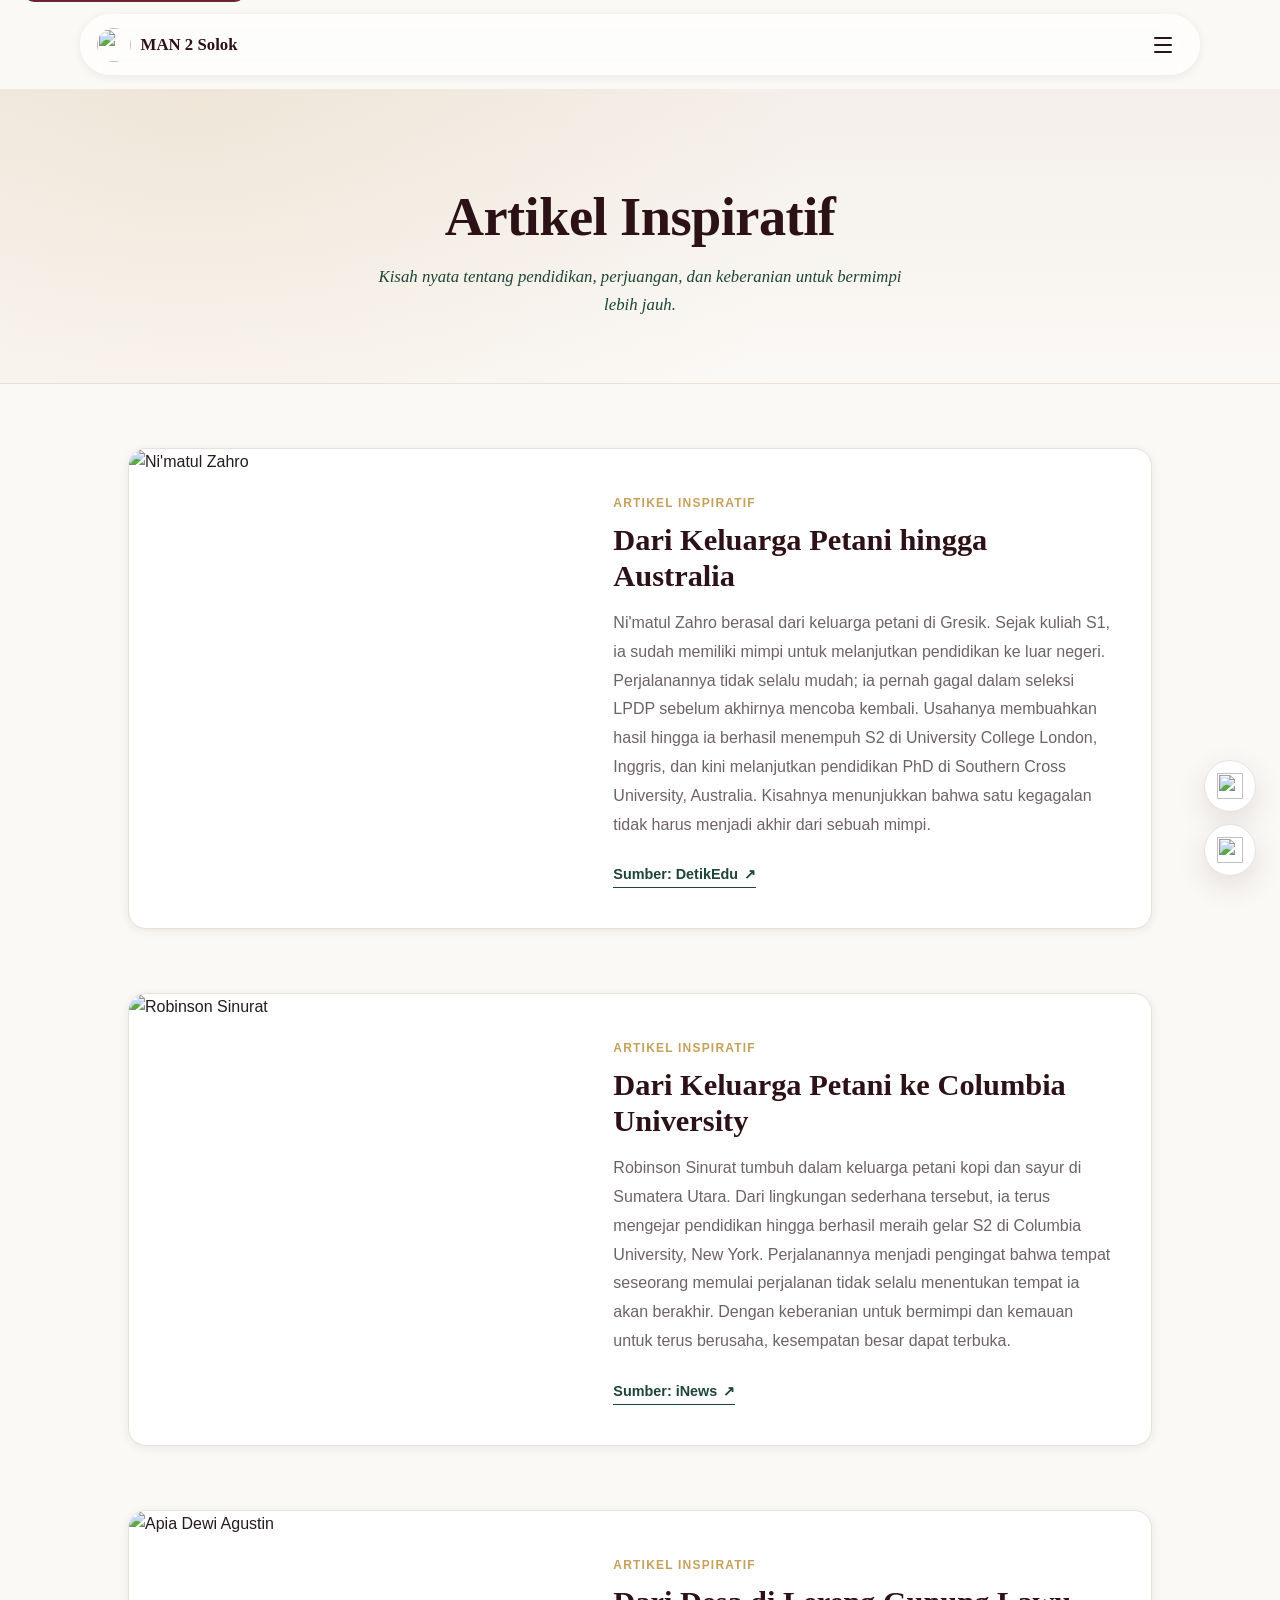
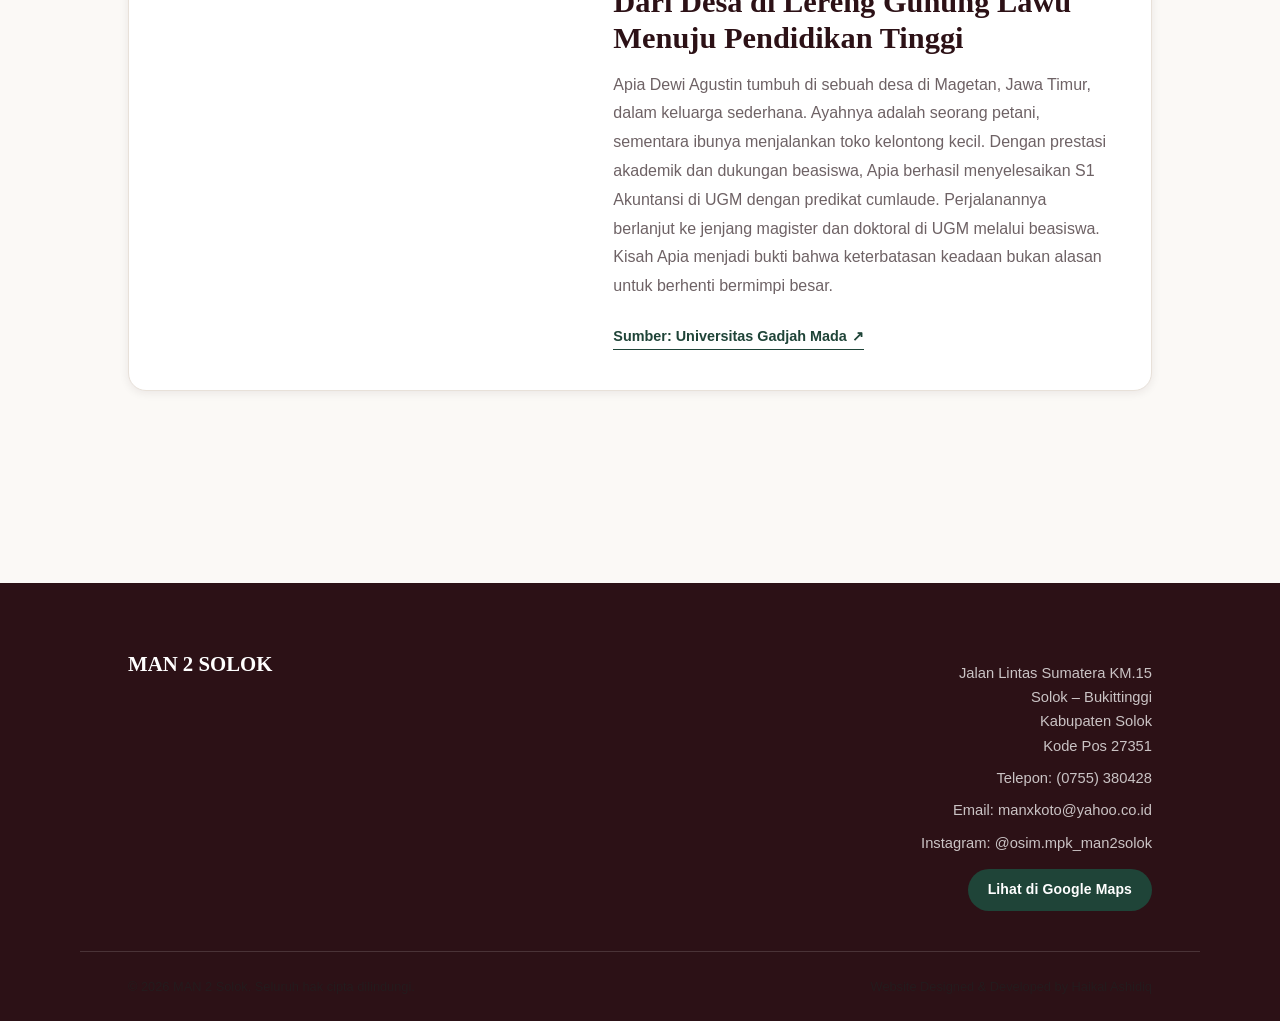
==== artikel.html @ d17313c2 "Add files via upload" ====
<!DOCTYPE html>
<html lang="id">
<head>
  <meta charset="UTF-8">
  <meta name="viewport" content="width=device-width, initial-scale=1.0">
  <title>Artikel Inspiratif | MAN 2 Solok</title>
  <meta name="description" content="Kisah nyata pendidikan dan perjuangan: Ni'matul Zahro, Robinson Sinurat, dan Apia Dewi Agustin — Artikel Inspiratif MAN 2 Solok.">
  <link rel="stylesheet" href="style.css">
</head>
<body>

  <!-- Skip link untuk aksesibilitas -->
  <a href="#konten-utama" class="skip-link">Lewati ke konten utama</a>

  <!-- ===================== LOADING SCREEN ===================== -->
  <div class="loading-screen" id="loading-screen" role="status" aria-live="polite">
    <div class="loading-content">
      <p class="loading-line loading-welcome">Welcome to MAN 2 Solok</p>
      <p class="loading-line loading-caption">Animasi Loading yang Premium</p>
      <p class="loading-line loading-credit">Project by Haikal Ashidiq</p>
    </div>
  </div>

  <!-- ===================== HEADER / NAVIGASI ===================== -->
  <header class="site-header" id="site-header">
    <div class="header-inner">
      <a href="index.html" class="brand">
        <img src="assets/logo.png" alt="" class="brand-logo">
        <span class="brand-name">MAN 2 Solok</span>
      </a>

      <button type="button" class="menu-toggle" id="menu-toggle" aria-controls="fullscreen-menu" aria-expanded="false">
        <span class="menu-toggle-bar"></span>
        <span class="menu-toggle-bar"></span>
        <span class="menu-toggle-bar"></span>
        <span class="sr-only">Buka menu navigasi</span>
      </button>
    </div>
  </header>

  <!-- ===================== FULLSCREEN MENU OVERLAY ===================== -->
  <nav class="fullscreen-menu" id="fullscreen-menu" aria-hidden="true" aria-label="Menu utama">
    <ul class="fullscreen-menu-list">
      <li><a href="index.html" class="fullscreen-menu-link">Beranda</a></li>
      <li><a href="profil.html" class="fullscreen-menu-link">Profil Sekolah</a></li>
      <li><a href="jurusan.html" class="fullscreen-menu-link">Jurusan</a></li>
      <li><a href="fasilitas.html" class="fullscreen-menu-link">Fasilitas</a></li>
      <li><a href="dokumentasi.html" class="fullscreen-menu-link">Dokumentasi</a></li>
      <li><a href="artikel.html" class="fullscreen-menu-link" aria-current="page">Artikel Inspiratif</a></li>
      <li><a href="kontak.html" class="fullscreen-menu-link">Kontak</a></li>
    </ul>
  </nav>

  <main id="konten-utama">

    <!-- ===================== ARTIKEL HERO ===================== -->
    <section class="page-hero" id="page-hero">
      <h1 class="page-hero-title">Artikel Inspiratif</h1>
      <p class="page-hero-tagline">Kisah nyata tentang pendidikan, perjuangan, dan keberanian untuk bermimpi lebih jauh.</p>
    </section>

    <!-- ===================== DAFTAR ARTIKEL ===================== -->
    <section class="content-section artikel-list-section" id="daftar-artikel" aria-label="Artikel Inspiratif">

      <article class="artikel-card">
        <figure class="artikel-photo">
          <img src="assets/artikel-1.webp" alt="Ni'matul Zahro" width="1200" height="800">
        </figure>
        <div class="artikel-body">
          <span class="artikel-label">Artikel Inspiratif</span>
          <h2 class="artikel-title">Dari Keluarga Petani hingga Australia</h2>
          <p class="artikel-text">Ni'matul Zahro berasal dari keluarga petani di Gresik. Sejak kuliah S1, ia sudah memiliki mimpi untuk melanjutkan pendidikan ke luar negeri. Perjalanannya tidak selalu mudah; ia pernah gagal dalam seleksi LPDP sebelum akhirnya mencoba kembali. Usahanya membuahkan hasil hingga ia berhasil menempuh S2 di University College London, Inggris, dan kini melanjutkan pendidikan PhD di Southern Cross University, Australia. Kisahnya menunjukkan bahwa satu kegagalan tidak harus menjadi akhir dari sebuah mimpi.</p>
          <a href="https://www.detik.com/edu/edutainment/d-8565713/kisah-nimatul-zahro-anak-petani-yang-pernah-gagal-lpdp-kini-kuliah-s3-di-aussie" class="artikel-source" target="_blank" rel="noopener noreferrer">Sumber: DetikEdu</a>
        </div>
      </article>

      <article class="artikel-card">
        <figure class="artikel-photo">
          <img src="assets/artikel-2.webp" alt="Robinson Sinurat" width="1200" height="800">
        </figure>
        <div class="artikel-body">
          <span class="artikel-label">Artikel Inspiratif</span>
          <h2 class="artikel-title">Dari Keluarga Petani ke Columbia University</h2>
          <p class="artikel-text">Robinson Sinurat tumbuh dalam keluarga petani kopi dan sayur di Sumatera Utara. Dari lingkungan sederhana tersebut, ia terus mengejar pendidikan hingga berhasil meraih gelar S2 di Columbia University, New York. Perjalanannya menjadi pengingat bahwa tempat seseorang memulai perjalanan tidak selalu menentukan tempat ia akan berakhir. Dengan keberanian untuk bermimpi dan kemauan untuk terus berusaha, kesempatan besar dapat terbuka.</p>
          <a href="https://www.inews.id/news/internasional/kisah-perjuangan-anak-petani-indonesia-lulusan-s2-kampus-ternama-di-as" class="artikel-source" target="_blank" rel="noopener noreferrer">Sumber: iNews</a>
        </div>
      </article>

      <article class="artikel-card">
        <figure class="artikel-photo">
          <img src="assets/artikel-3.webp" alt="Apia Dewi Agustin" width="1200" height="800">
        </figure>
        <div class="artikel-body">
          <span class="artikel-label">Artikel Inspiratif</span>
          <h2 class="artikel-title">Dari Desa di Lereng Gunung Lawu Menuju Pendidikan Tinggi</h2>
          <p class="artikel-text">Apia Dewi Agustin tumbuh di sebuah desa di Magetan, Jawa Timur, dalam keluarga sederhana. Ayahnya adalah seorang petani, sementara ibunya menjalankan toko kelontong kecil. Dengan prestasi akademik dan dukungan beasiswa, Apia berhasil menyelesaikan S1 Akuntansi di UGM dengan predikat cumlaude. Perjalanannya berlanjut ke jenjang magister dan doktoral di UGM melalui beasiswa. Kisah Apia menjadi bukti bahwa keterbatasan keadaan bukan alasan untuk berhenti bermimpi besar.</p>
          <a href="https://ugm.ac.id/id/berita/kisah-apia-anak-petani-gunung-lawu-peroleh-beasiswa-s1-s3-di-ugm/" class="artikel-source" target="_blank" rel="noopener noreferrer">Sumber: Universitas Gadjah Mada</a>
        </div>
      </article>

    </section>

  </main>

  <!-- ===================== FOOTER ===================== -->
  <footer class="site-footer" id="site-footer">
    <div class="footer-inner">
      <div class="footer-brand">
        <span class="footer-name">MAN 2 SOLOK</span>
      </div>

      <div class="footer-contact">
        <p class="footer-address">Jalan Lintas Sumatera KM.15<br>Solok – Bukittinggi<br>Kabupaten Solok<br>Kode Pos 27351</p>
        <p class="footer-phone">Telepon: (0755) 380428</p>
        <p class="footer-email">Email: manxkoto@yahoo.co.id</p>
        <p class="footer-instagram">Instagram: @osim.mpk_man2solok</p>
        <a href="https://maps.app.goo.gl/M13Mp1UhVVEgHStXA" class="btn btn-card footer-map-btn" target="_blank" rel="noopener noreferrer">Lihat di Google Maps</a>
      </div>
    </div>

    <div class="footer-bottom">
      <p class="footer-copyright">&copy; 2026 MAN 2 Solok. Seluruh hak cipta dilindungi.</p>
      <p class="footer-credit">Website Designed &amp; Developed by Haikal Ashidiq</p>
    </div>
  </footer>

  <!-- ===================== FLOATING ACTION BUTTONS ===================== -->
  <div class="floating-actions" id="floating-actions">
    <a href="https://instagram.com/osim.mpk_man2solok" class="floating-btn floating-btn-instagram" aria-label="Instagram MAN 2 Solok" target="_blank" rel="noopener noreferrer">
      <img src="assets/instagram.png" alt="" class="floating-icon">
    </a>
    <a href="https://wa.me/6282288005933" class="floating-btn floating-btn-whatsapp" aria-label="Hubungi kami via WhatsApp" target="_blank" rel="noopener noreferrer">
      <img src="assets/whatsapp.png" alt="" class="floating-icon">
    </a>
  </div>

  <script src="script.js" defer></script>
</body>
</html>
---- style.css ----
/* ==========================================================================
   MAN 2 SOLOK — MASTER STYLESHEET
   Motto: "Menginspirasi dengan Akhlak, Berkarya untuk Dunia"
   Built only from selectors that actually exist in the 7 approved HTML pages.
   Sections:
   1 Reset/base  2 Root variables  3 Typography  4 Global layout  5 Links
   6 Buttons  7 Utilities  8 Loading screen  9 Header  10 Navigation
   11 Hero  12 Shared sections  13 Cards  14 Index/Beranda  15 Profil
   16 Jurusan  17 Fasilitas  18 Dokumentasi  19 Artikel  20 Kontak
   21 Footer  22 Floating buttons  23 Animations  24 Accessibility
   25 Responsive breakpoints
   ========================================================================== */

/* ---------- 1. RESET / BASE ---------- */
*, *::before, *::after { box-sizing: border-box; }
html { scroll-behavior: smooth; -webkit-text-size-adjust: 100%; }
body, h1, h2, h3, p, ul, ol, figure, blockquote, address { margin: 0; }
ul, ol { padding: 0; list-style: none; }
img { max-width: 100%; height: auto; display: block; }
a { color: inherit; text-decoration: none; }
button { font: inherit; color: inherit; background: none; border: 0; cursor: pointer; }

/* ---------- 2. ROOT VARIABLES ---------- */
:root {
  /* palette — maroon authoritative, forest green academic, soft gold accent, white dominant */
  --color-maroon: #6E2430;
  --color-maroon-dark: #4E1922;
  --color-maroon-ink: #2C1116;
  --color-forest: #1F4438;
  --color-forest-dark: #163229;
  --color-gold: #C6A15B;
  --color-gold-soft: #EFE3C8;
  --color-white: #FFFFFF;
  --color-bg: #FBF9F6;
  --color-bg-alt: #F4EFE9;
  --color-text: #241B1D;
  --color-text-muted: #6E6265;
  --color-border: #E8E1D9;
  --color-glass-bg: rgba(255, 255, 255, 0.7);
  --color-glass-border: rgba(255, 255, 255, 0.45);
  --color-overlay: rgba(30, 15, 18, 0.55);

  /* type */
  --font-display: 'Iowan Old Style', 'Palatino Linotype', Palatino, Georgia, 'Times New Roman', serif;
  --font-body: -apple-system, BlinkMacSystemFont, 'Segoe UI', Roboto, 'Helvetica Neue', Arial, sans-serif;

  /* spacing */
  --space-xs: 0.5rem;
  --space-sm: 0.875rem;
  --space-md: 1.5rem;
  --space-lg: 2.5rem;
  --space-xl: 4rem;
  --space-2xl: 6rem;

  /* shape */
  --radius-sm: 10px;
  --radius-md: 18px;
  --radius-lg: 28px;
  --radius-pill: 999px;

  /* elevation */
  --shadow-sm: 0 2px 10px rgba(44, 17, 22, 0.08);
  --shadow-md: 0 10px 30px rgba(44, 17, 22, 0.12);
  --shadow-lg: 0 20px 50px rgba(44, 17, 22, 0.16);

  /* motion */
  --transition-base: 220ms cubic-bezier(0.4, 0, 0.2, 1);
  --transition-slow: 480ms cubic-bezier(0.16, 1, 0.3, 1);

  /* layout */
  --content-width: 1120px;
  --content-padding: 1.25rem;
}

@media (min-width: 640px) { :root { --content-padding: 2rem; } }
@media (min-width: 1024px) { :root { --content-padding: 3rem; } }

/* ---------- 3. TYPOGRAPHY ---------- */
body {
  font-family: var(--font-body);
  font-size: 1rem;
  line-height: 1.65;
  color: var(--color-text);
  background: var(--color-bg);
  -webkit-font-smoothing: antialiased;
}

h1, h2, h3 { font-family: var(--font-display); font-weight: 600; line-height: 1.18; color: var(--color-maroon-ink); }
h1 { font-size: clamp(2.1rem, 6vw, 3.4rem); letter-spacing: -0.01em; }
h2 { font-size: clamp(1.5rem, 4vw, 2.15rem); }
h3 { font-size: clamp(1.1rem, 2.5vw, 1.35rem); }
p { color: var(--color-text); }

.section-heading {
  position: relative;
  margin-bottom: var(--space-lg);
  padding-bottom: var(--space-sm);
}
.section-heading::after {
  content: "";
  position: absolute;
  left: 0; bottom: 0;
  width: 48px; height: 3px;
  background: var(--color-gold);
  border-radius: var(--radius-pill);
}

/* ---------- 4. GLOBAL LAYOUT ---------- */
main { display: block; overflow-x: clip; }
.content-section {
  max-width: var(--content-width);
  margin: 0 auto;
  padding: var(--space-2xl) var(--content-padding);
}
.page-hero + .content-section { padding-top: var(--space-xl); }

/* ---------- 5. LINKS ---------- */
a:hover { color: var(--color-maroon); }
a:focus-visible,
button:focus-visible {
  outline: 2px solid var(--color-gold);
  outline-offset: 3px;
  border-radius: var(--radius-sm);
}

/* ---------- 6. BUTTONS ---------- */
.btn {
  display: inline-flex;
  align-items: center;
  gap: 0.5rem;
  padding: 0.85rem 1.75rem;
  border-radius: var(--radius-pill);
  font-family: var(--font-body);
  font-weight: 600;
  font-size: 0.95rem;
  letter-spacing: 0.01em;
  transition: transform var(--transition-base), box-shadow var(--transition-base), background var(--transition-base), color var(--transition-base);
  white-space: nowrap;
}
.btn-primary {
  background: var(--color-maroon);
  color: var(--color-white);
  box-shadow: var(--shadow-sm);
}
.btn-primary:hover { background: var(--color-maroon-dark); transform: translateY(-2px); box-shadow: var(--shadow-md); color: var(--color-white); }
.btn-secondary {
  background: transparent;
  color: var(--color-maroon);
  border: 1.5px solid var(--color-maroon);
}
.btn-secondary:hover { background: var(--color-maroon); color: var(--color-white); transform: translateY(-2px); }
.btn-card {
  padding: 0.6rem 1.25rem;
  font-size: 0.875rem;
  background: var(--color-forest);
  color: var(--color-white);
}
.btn-card:hover { background: var(--color-forest-dark); color: var(--color-white); transform: translateY(-1px); }

/* ---------- 7. UTILITIES ---------- */
.sr-only {
  position: absolute;
  width: 1px; height: 1px;
  padding: 0; margin: -1px;
  overflow: hidden;
  clip: rect(0, 0, 0, 0);
  white-space: nowrap;
  border: 0;
}
.skip-link {
  position: fixed;
  top: -3rem; left: var(--space-md);
  z-index: 1000;
  background: var(--color-maroon);
  color: var(--color-white);
  padding: 0.75rem 1.25rem;
  border-radius: var(--radius-sm);
  font-weight: 600;
  transition: top var(--transition-base);
}
.skip-link:focus { top: var(--space-md); color: var(--color-white); }

/* ---------- 8. LOADING SCREEN ---------- */
.loading-screen {
  position: fixed;
  inset: 0;
  z-index: 999;
  display: flex;
  align-items: center;
  justify-content: center;
  text-align: center;
  padding: var(--space-md);
  background:
    radial-gradient(circle at 30% 20%, rgba(198, 161, 91, 0.18), transparent 55%),
    linear-gradient(160deg, var(--color-maroon-ink) 0%, var(--color-maroon-dark) 48%, var(--color-forest-dark) 100%);
  animation: loading-screen-exit 700ms ease forwards;
  animation-delay: 5s;
}
.loading-content { max-width: 24rem; }
.loading-line {
  font-family: var(--font-display);
  color: var(--color-white);
  opacity: 0;
  transform: translateY(14px);
  animation: loading-line-in 700ms ease forwards;
}
.loading-welcome { font-size: clamp(1.4rem, 5vw, 1.9rem); font-weight: 600; animation-delay: 200ms; }
.loading-caption { margin-top: var(--space-xs); font-size: 0.95rem; color: var(--color-gold-soft); font-family: var(--font-body); letter-spacing: 0.03em; animation-delay: 550ms; }
.loading-credit { margin-top: var(--space-lg); font-size: 0.75rem; color: rgba(255,255,255,0.55); font-family: var(--font-body); text-transform: uppercase; letter-spacing: 0.12em; animation-delay: 900ms; }

/* ---------- 9. HEADER ---------- */
.site-header {
  position: sticky;
  top: 0;
  z-index: 500;
  padding: var(--space-sm) var(--content-padding);
}
.header-inner {
  max-width: var(--content-width);
  margin: 0 auto;
  display: flex;
  align-items: center;
  justify-content: space-between;
  padding: 0.6rem 1rem;
  background: var(--color-glass-bg);
  border: 1px solid var(--color-glass-border);
  border-radius: var(--radius-pill);
  box-shadow: var(--shadow-sm);
  backdrop-filter: blur(16px);
  -webkit-backdrop-filter: blur(16px);
}
.brand { display: flex; align-items: center; gap: 0.6rem; }
.brand-logo { width: 34px; height: 34px; border-radius: 50%; object-fit: cover; }
.brand-name { font-family: var(--font-display); font-weight: 600; font-size: 1.05rem; color: var(--color-maroon-ink); }

/* ---------- 10. NAVIGATION (menu toggle + fullscreen overlay) ---------- */
.menu-toggle {
  position: relative;
  width: 40px; height: 40px;
  display: flex;
  flex-direction: column;
  align-items: center;
  justify-content: center;
  gap: 5px;
  border-radius: 50%;
  transition: background var(--transition-base);
}
.menu-toggle:hover { background: rgba(110, 36, 48, 0.08); }
.menu-toggle-bar {
  width: 18px; height: 2px;
  background: var(--color-maroon-ink);
  border-radius: var(--radius-pill);
  transition: transform var(--transition-base), opacity var(--transition-base);
}
.menu-toggle[aria-expanded="true"] .menu-toggle-bar:nth-child(1) { transform: translateY(7px) rotate(45deg); }
.menu-toggle[aria-expanded="true"] .menu-toggle-bar:nth-child(2) { opacity: 0; }
.menu-toggle[aria-expanded="true"] .menu-toggle-bar:nth-child(3) { transform: translateY(-7px) rotate(-45deg); }

.fullscreen-menu {
  position: fixed;
  inset: 0;
  z-index: 900;
  display: flex;
  align-items: center;
  justify-content: center;
  background: linear-gradient(165deg, var(--color-maroon-ink) 0%, var(--color-maroon-dark) 55%, var(--color-forest-dark) 100%);
  opacity: 0;
  visibility: hidden;
  pointer-events: none;
  transform: scale(0.98);
  transition: opacity var(--transition-slow), transform var(--transition-slow), visibility var(--transition-slow);
}
.fullscreen-menu[aria-hidden="false"] {
  opacity: 1;
  visibility: visible;
  pointer-events: auto;
  transform: scale(1);
}
.fullscreen-menu-list { text-align: center; }
.fullscreen-menu-list li + li { margin-top: var(--space-sm); }
.fullscreen-menu-link {
  display: inline-block;
  font-family: var(--font-display);
  font-size: clamp(1.5rem, 6vw, 2.25rem);
  color: var(--color-white);
  padding: 0.15em 0.3em;
  transition: color var(--transition-base), opacity var(--transition-base);
  opacity: 0.85;
}
.fullscreen-menu-link:hover,
.fullscreen-menu-link:focus-visible { color: var(--color-gold); opacity: 1; }
.fullscreen-menu-link[aria-current="page"] {
  color: var(--color-gold);
  opacity: 1;
  text-decoration: underline;
  text-decoration-color: var(--color-gold);
  text-underline-offset: 0.3em;
}

/* ---------- 11. HERO ---------- */
.hero {
  position: relative;
  min-height: 78vh;
  display: flex;
  align-items: flex-end;
  overflow: hidden;
}
.hero-media { position: absolute; inset: 0; z-index: -1; }
.hero-image { width: 100%; height: 100%; object-fit: cover; }
.hero-overlay {
  position: absolute; inset: 0;
  background: linear-gradient(180deg, rgba(30,15,18,0.25) 0%, rgba(30,15,18,0.75) 100%);
}
.hero-content { color: var(--color-white); padding: var(--space-xl) var(--content-padding) var(--space-2xl); max-width: 42rem; }
.hero-title { color: var(--color-white); }
.hero-tagline { margin-top: var(--space-xs); font-family: var(--font-display); font-style: italic; font-size: clamp(1rem, 2.5vw, 1.25rem); color: var(--color-gold-soft); }
.hero-text { margin-top: var(--space-md); color: rgba(255,255,255,0.9); max-width: 36rem; }
.hero-actions { margin-top: var(--space-lg); display: flex; flex-wrap: wrap; gap: 0.85rem; }

.page-hero {
  padding: var(--space-2xl) var(--content-padding) var(--space-xl);
  text-align: center;
  background:
    radial-gradient(circle at 15% 0%, rgba(198,161,91,0.12), transparent 55%),
    linear-gradient(180deg, var(--color-bg-alt) 0%, var(--color-bg) 100%);
  border-bottom: 1px solid var(--color-border);
}
.page-hero-title { color: var(--color-maroon-ink); }
.page-hero-tagline { margin: var(--space-sm) auto 0; max-width: 34rem; font-family: var(--font-display); font-style: italic; color: var(--color-forest); font-size: 1.05rem; }

/* ---------- 12. SHARED SECTIONS ---------- */
.content-section .section-heading { text-align: left; }

/* ---------- 13. CARDS (shared surface across every card-like component) ---------- */
.highlight-card,
.jurusan-card,
.fasilitas-card,
.artikel-card,
.speech-card,
.history-card,
.organisasi-card,
.vision-statement-card,
.indikator-card {
  background: var(--color-white);
  border: 1px solid var(--color-border);
  border-radius: var(--radius-md);
  box-shadow: var(--shadow-sm);
  transition: transform var(--transition-base), box-shadow var(--transition-base);
}
.highlight-card:hover,
.jurusan-card:hover,
.fasilitas-card:hover,
.artikel-card:hover {
  transform: translateY(-4px);
  box-shadow: var(--shadow-md);
}

/* ===================== 14. INDEX / BERANDA ===================== */
.highlight-section { background: var(--color-bg-alt); }
.highlight-grid { display: grid; gap: var(--space-md); grid-template-columns: 1fr; }
.highlight-card { padding: var(--space-md); }
.highlight-image { width: 100%; aspect-ratio: 3 / 2; object-fit: cover; border-radius: var(--radius-sm); }
.highlight-title { margin-top: var(--space-sm); }
.highlight-desc { margin-top: 0.4rem; color: var(--color-text-muted); font-size: 0.95rem; }
.highlight-card .btn-card { margin-top: var(--space-sm); }

.about-preview { text-align: center; }
.about-text { max-width: 42rem; margin: 0 auto; color: var(--color-text-muted); font-size: 1.05rem; }
.about-preview .btn-secondary { margin-top: var(--space-md); }

#jurusan-preview .jurusan-grid,
#dokumentasi-preview .dokumentasi-grid,
#artikel-preview .artikel-grid { display: grid; gap: var(--space-md); grid-template-columns: 1fr; }
#jurusan-preview .jurusan-card { padding: var(--space-md); text-align: center; }
#jurusan-preview .jurusan-image { width: 100%; aspect-ratio: 3 / 2; object-fit: cover; border-radius: var(--radius-sm); }
#jurusan-preview .jurusan-title { margin-top: var(--space-sm); }
#jurusan-preview .jurusan-desc { margin-top: 0.35rem; color: var(--color-text-muted); font-size: 0.9rem; }

#dokumentasi-preview { background: var(--color-bg-alt); text-align: center; }
.dokumentasi-grid { grid-template-columns: repeat(2, 1fr); }
.dokumentasi-item { position: relative; border-radius: var(--radius-sm); overflow: hidden; box-shadow: var(--shadow-sm); }
.dokumentasi-image { width: 100%; aspect-ratio: 3 / 2; object-fit: cover; }
.dokumentasi-caption {
  position: absolute; left: 0; right: 0; bottom: 0;
  padding: 0.5rem 0.75rem;
  background: linear-gradient(0deg, rgba(30,15,18,0.75), transparent);
  color: var(--color-white);
  font-size: 0.85rem; font-weight: 600;
  text-align: left;
}
#dokumentasi-preview > .btn-secondary { margin-top: var(--space-lg); }

#artikel-preview .artikel-card { overflow: hidden; }
#artikel-preview .artikel-image { width: 100%; aspect-ratio: 3 / 2; object-fit: cover; }
#artikel-preview .artikel-title { padding: var(--space-sm) var(--space-sm) 0; font-size: 1.1rem; }
#artikel-preview .artikel-excerpt { padding: 0.4rem var(--space-sm) var(--space-sm); color: var(--color-text-muted); font-size: 0.9rem; }
#artikel-preview > .btn-secondary { margin-top: var(--space-lg); }

.cta-section {
  text-align: center;
  background: linear-gradient(160deg, var(--color-forest) 0%, var(--color-forest-dark) 100%);
  color: var(--color-white);
  border-radius: var(--radius-lg);
  margin: 0 var(--content-padding) var(--space-2xl);
  padding: var(--space-xl) var(--space-md);
}
.cta-heading { color: var(--color-white); }
.cta-text { margin-top: var(--space-xs); color: rgba(255,255,255,0.85); }
.cta-actions { margin-top: var(--space-md); display: flex; justify-content: center; flex-wrap: wrap; gap: 0.85rem; }
.cta-section .btn-primary { background: var(--color-gold); color: var(--color-maroon-ink); }
.cta-section .btn-primary:hover { background: var(--color-gold-soft); }
.cta-section .btn-secondary { border-color: var(--color-white); color: var(--color-white); }
.cta-section .btn-secondary:hover { background: var(--color-white); color: var(--color-forest-dark); }

/* ===================== 15. PROFIL ===================== */
.speech-card { padding: var(--space-lg); display: grid; gap: var(--space-md); }
.speech-photo { border-radius: var(--radius-sm); overflow: hidden; }
.speech-photo img { width: 100%; aspect-ratio: 3 / 2; object-fit: cover; }
.speech-quote { font-family: var(--font-display); font-style: italic; font-size: 1.1rem; color: var(--color-maroon-ink); border-left: 3px solid var(--color-gold); padding-left: var(--space-sm); }
.speech-quote p + p { margin-top: 0.6rem; }
.speech-attribution { border-top: 1px solid var(--color-border); padding-top: var(--space-sm); }
.speech-name { font-weight: 700; color: var(--color-maroon-ink); }
.speech-role { color: var(--color-text-muted); font-size: 0.9rem; }

.history-card { padding: var(--space-lg); }
.history-timeline { display: flex; flex-direction: column; gap: var(--space-md); }
.history-item { position: relative; padding-left: var(--space-md); border-left: 2px solid var(--color-border); }
.history-item::before {
  content: "";
  position: absolute; left: -5px; top: 0.4em;
  width: 8px; height: 8px; border-radius: 50%;
  background: var(--color-gold);
}
.history-item p { color: var(--color-text-muted); }
.history-highlight { color: var(--color-maroon); font-style: normal; font-weight: 700; }

.visi-section { text-align: center; }
.vision-statement-card { padding: var(--space-xl) var(--space-lg); background: var(--color-bg-alt); border: none; position: relative; }
.vision-statement-card::before { content: "\201C"; position: absolute; top: 0.2rem; left: 1.25rem; font-family: var(--font-display); font-size: 3.5rem; color: var(--color-gold); line-height: 1; }
.vision-statement { font-family: var(--font-display); font-size: clamp(1.25rem, 3vw, 1.75rem); font-style: italic; color: var(--color-maroon-ink); }

.indikator-list { display: grid; grid-template-columns: 1fr; gap: var(--space-sm); }
.indikator-card { display: flex; align-items: center; gap: var(--space-sm); padding: var(--space-sm) var(--space-md); }
.indikator-number {
  flex-shrink: 0;
  display: flex; align-items: center; justify-content: center;
  width: 2.25rem; height: 2.25rem;
  border-radius: 50%;
  background: var(--color-forest);
  color: var(--color-white);
  font-family: var(--font-display); font-weight: 700; font-size: 0.95rem;
}
.indikator-text { font-weight: 600; color: var(--color-maroon-ink); }

.misi-list { display: flex; flex-direction: column; gap: var(--space-xs); }
.misi-item {
  display: flex; align-items: flex-start; gap: 0.6rem;
  padding: var(--space-sm) var(--space-md);
  background: var(--color-white);
  border: 1px solid var(--color-border);
  border-radius: var(--radius-sm);
}
.misi-item::before { content: "\2713"; color: var(--color-gold); font-weight: 700; flex-shrink: 0; }
.misi-text { color: var(--color-text); font-size: 0.95rem; }

.closing-section { background: var(--color-bg-alt); }
.organisasi-card { display: grid; gap: var(--space-md); text-align: center; padding: var(--space-lg); }
.organisasi-photo { border-radius: var(--radius-sm); overflow: hidden; }
.organisasi-photo img { width: 100%; aspect-ratio: 3 / 2; object-fit: cover; }
.organisasi-text { max-width: 38rem; margin: 0 auto; color: var(--color-text-muted); }

/* ===================== 16. JURUSAN ===================== */
.jurusan-list-section .jurusan-grid { display: grid; grid-template-columns: 1fr; gap: var(--space-md); }
.jurusan-list-section .jurusan-card { position: relative; padding: var(--space-md); text-align: center; }
.jurusan-number {
  position: absolute; top: 0.75rem; left: 0.75rem; z-index: 1;
  display: flex; align-items: center; justify-content: center;
  width: 2.25rem; height: 2.25rem; border-radius: 50%;
  background: var(--color-glass-bg);
  border: 1px solid var(--color-glass-border);
  backdrop-filter: blur(6px);
  font-family: var(--font-display); font-weight: 700; color: var(--color-maroon-ink);
}
.jurusan-photo { border-radius: var(--radius-sm); overflow: hidden; }
.jurusan-photo img { width: 100%; aspect-ratio: 3 / 2; object-fit: cover; }
.jurusan-list-section .jurusan-title { margin-top: var(--space-sm); }
.jurusan-list-section .jurusan-desc { margin-top: 0.35rem; color: var(--color-text-muted); font-size: 0.92rem; }

/* ===================== 17. FASILITAS ===================== */
.fasilitas-grid { display: grid; grid-template-columns: 1fr; gap: var(--space-md); }
.fasilitas-card { position: relative; padding: var(--space-md); text-align: center; }
.fasilitas-number {
  position: absolute; top: 0.75rem; left: 0.75rem; z-index: 1;
  display: flex; align-items: center; justify-content: center;
  width: 2.25rem; height: 2.25rem; border-radius: 50%;
  background: var(--color-glass-bg);
  border: 1px solid var(--color-glass-border);
  backdrop-filter: blur(6px);
  font-family: var(--font-display); font-weight: 700; color: var(--color-maroon-ink);
}
.fasilitas-photo { border-radius: var(--radius-sm); overflow: hidden; }
.fasilitas-photo img { width: 100%; aspect-ratio: 3 / 2; object-fit: cover; }
.fasilitas-title { margin-top: var(--space-sm); }
.fasilitas-desc { margin-top: 0.35rem; color: var(--color-text-muted); font-size: 0.92rem; }

/* ===================== 18. DOKUMENTASI ===================== */
.dokumentasi-category:nth-of-type(even) { background: var(--color-bg-alt); }
.dokumentasi-desc { color: var(--color-text-muted); margin-top: -0.75rem; margin-bottom: var(--space-md); }
.dokumentasi-category .dokumentasi-gallery { display: grid; grid-template-columns: repeat(2, 1fr); gap: var(--space-sm); }
.dokumentasi-photo { border-radius: var(--radius-sm); overflow: hidden; box-shadow: var(--shadow-sm); transition: transform var(--transition-base), box-shadow var(--transition-base); }
.dokumentasi-photo img { width: 100%; aspect-ratio: 3 / 2; object-fit: cover; transition: transform var(--transition-slow); }
.dokumentasi-photo:hover { box-shadow: var(--shadow-md); }
.dokumentasi-photo:hover img,
.dokumentasi-photo:focus-within img { transform: scale(1.05); }

/* ===================== 19. ARTIKEL ===================== */
.artikel-list-section { display: flex; flex-direction: column; gap: var(--space-xl); }
.artikel-list-section .artikel-card { overflow: hidden; }
.artikel-photo img { width: 100%; aspect-ratio: 3 / 2; object-fit: cover; }
.artikel-body { padding: var(--space-lg); }
.artikel-label {
  display: inline-block;
  font-size: 0.75rem; font-weight: 700; text-transform: uppercase; letter-spacing: 0.1em;
  color: var(--color-gold);
}
.artikel-list-section .artikel-title { margin-top: 0.5rem; font-size: clamp(1.3rem, 3.5vw, 1.9rem); }
.artikel-text { margin-top: var(--space-sm); color: var(--color-text-muted); line-height: 1.8; }
.artikel-source {
  display: inline-flex; align-items: center; gap: 0.35rem;
  margin-top: var(--space-md);
  font-weight: 600; font-size: 0.9rem; color: var(--color-forest);
  border-bottom: 1px solid var(--color-forest);
}
.artikel-source::after { content: "\2197"; }
.artikel-source:hover { color: var(--color-maroon); border-color: var(--color-maroon); }

@media (min-width: 640px) {
  .artikel-list-section .artikel-card { display: grid; grid-template-columns: 1fr 1.3fr; align-items: stretch; }
  .artikel-photo { height: 100%; }
  .artikel-photo img { height: 100%; aspect-ratio: auto; }
}

/* ===================== 20. KONTAK ===================== */
.kontak-address { }
.kontak-list { display: flex; flex-direction: column; gap: var(--space-sm); }
.kontak-item {
  display: flex; flex-direction: column; gap: 0.2rem;
  padding: var(--space-md);
  background: var(--color-white);
  border: 1px solid var(--color-border);
  border-radius: var(--radius-sm);
  min-height: 44px;
  justify-content: center;
}
.kontak-label { font-size: 0.78rem; text-transform: uppercase; letter-spacing: 0.08em; color: var(--color-gold); font-weight: 700; }
.kontak-value { font-size: 1.02rem; color: var(--color-text); }
.kontak-link { transition: color var(--transition-base); }
.kontak-link:hover { color: var(--color-maroon); text-decoration: underline; }
.lokasi-section { text-align: center; }

/* ===================== 21. FOOTER ===================== */
.site-footer { background: var(--color-maroon-ink); color: rgba(255,255,255,0.85); margin-top: var(--space-2xl); }
.footer-inner {
  max-width: var(--content-width);
  margin: 0 auto;
  padding: var(--space-xl) var(--content-padding) var(--space-lg);
  display: grid;
  gap: var(--space-lg);
}
.footer-name { font-family: var(--font-display); font-size: 1.3rem; font-weight: 700; color: var(--color-white); }
.footer-contact p { margin-top: 0.5rem; font-size: 0.92rem; color: rgba(255,255,255,0.75); }
.footer-contact > p:first-child { margin-top: var(--space-sm); }
.footer-map-btn { margin-top: var(--space-sm); }
.footer-bottom {
  max-width: var(--content-width);
  margin: 0 auto;
  padding: var(--space-md) var(--content-padding);
  border-top: 1px solid rgba(255,255,255,0.14);
  display: flex; flex-wrap: wrap; justify-content: space-between; gap: 0.5rem;
  font-size: 0.8rem; color: rgba(255,255,255,0.55);
}

/* ===================== 22. FLOATING BUTTONS ===================== */
.floating-actions {
  position: fixed;
  right: var(--space-md); bottom: var(--space-md);
  z-index: 400;
  display: flex; flex-direction: column; gap: 0.75rem;
}
.floating-btn {
  width: 52px; height: 52px;
  display: flex; align-items: center; justify-content: center;
  background: var(--color-white);
  border: 1px solid var(--color-border);
  border-radius: 50%;
  box-shadow: var(--shadow-md);
  transition: transform var(--transition-base), box-shadow var(--transition-base);
  animation: float-gentle 3.6s ease-in-out infinite;
}
.floating-btn:hover { transform: translateY(-3px) scale(1.05); box-shadow: var(--shadow-lg); }
.floating-btn-whatsapp { animation-delay: 0s; }
.floating-btn-instagram { animation-delay: 0.4s; }
.floating-icon { width: 26px; height: 26px; object-fit: contain; }

/* ===================== 23. ANIMATIONS ===================== */
@keyframes loading-line-in { to { opacity: 1; transform: translateY(0); } }
@keyframes loading-screen-exit { to { opacity: 0; visibility: hidden; pointer-events: none; } }
@keyframes float-gentle { 0%, 100% { transform: translateY(0); } 50% { transform: translateY(-7px); } }

/* ===================== 24. ACCESSIBILITY ===================== */
@media (prefers-reduced-motion: reduce) {
  *, *::before, *::after {
    animation-duration: 0.01ms !important;
    animation-iteration-count: 1 !important;
    transition-duration: 0.01ms !important;
    scroll-behavior: auto !important;
  }
  .loading-line { opacity: 1; transform: none; }
}

/* ===================== 25. RESPONSIVE BREAKPOINTS ===================== */
@media (min-width: 640px) {
  .highlight-grid,
  #jurusan-preview .jurusan-grid,
  .jurusan-list-section .jurusan-grid,
  .fasilitas-grid,
  .dokumentasi-category .dokumentasi-gallery,
  .indikator-list { grid-template-columns: repeat(2, 1fr); }

  .cta-actions,
  .hero-actions { gap: 1rem; }
}

@media (min-width: 860px) {
  .footer-inner { grid-template-columns: 1fr 1fr; align-items: start; }
  .footer-contact { text-align: right; }
}

@media (min-width: 960px) {
  .highlight-grid,
  #jurusan-preview .jurusan-grid,
  .jurusan-list-section .jurusan-grid,
  .fasilitas-grid,
  #artikel-preview .artikel-grid { grid-template-columns: repeat(3, 1fr); }

  .dokumentasi-grid,
  .dokumentasi-category .dokumentasi-gallery { grid-template-columns: repeat(5, 1fr); }

  .indikator-list { grid-template-columns: repeat(5, 1fr); }
  .indikator-card { flex-direction: column; text-align: center; }

  .misi-list { display: grid; grid-template-columns: repeat(2, 1fr); gap: var(--space-sm); }

  .speech-card { grid-template-columns: 0.9fr 1.4fr; align-items: center; }
  .organisasi-card { grid-template-columns: 1fr 1fr; text-align: left; align-items: center; }
  .organisasi-text { margin: 0; }
}
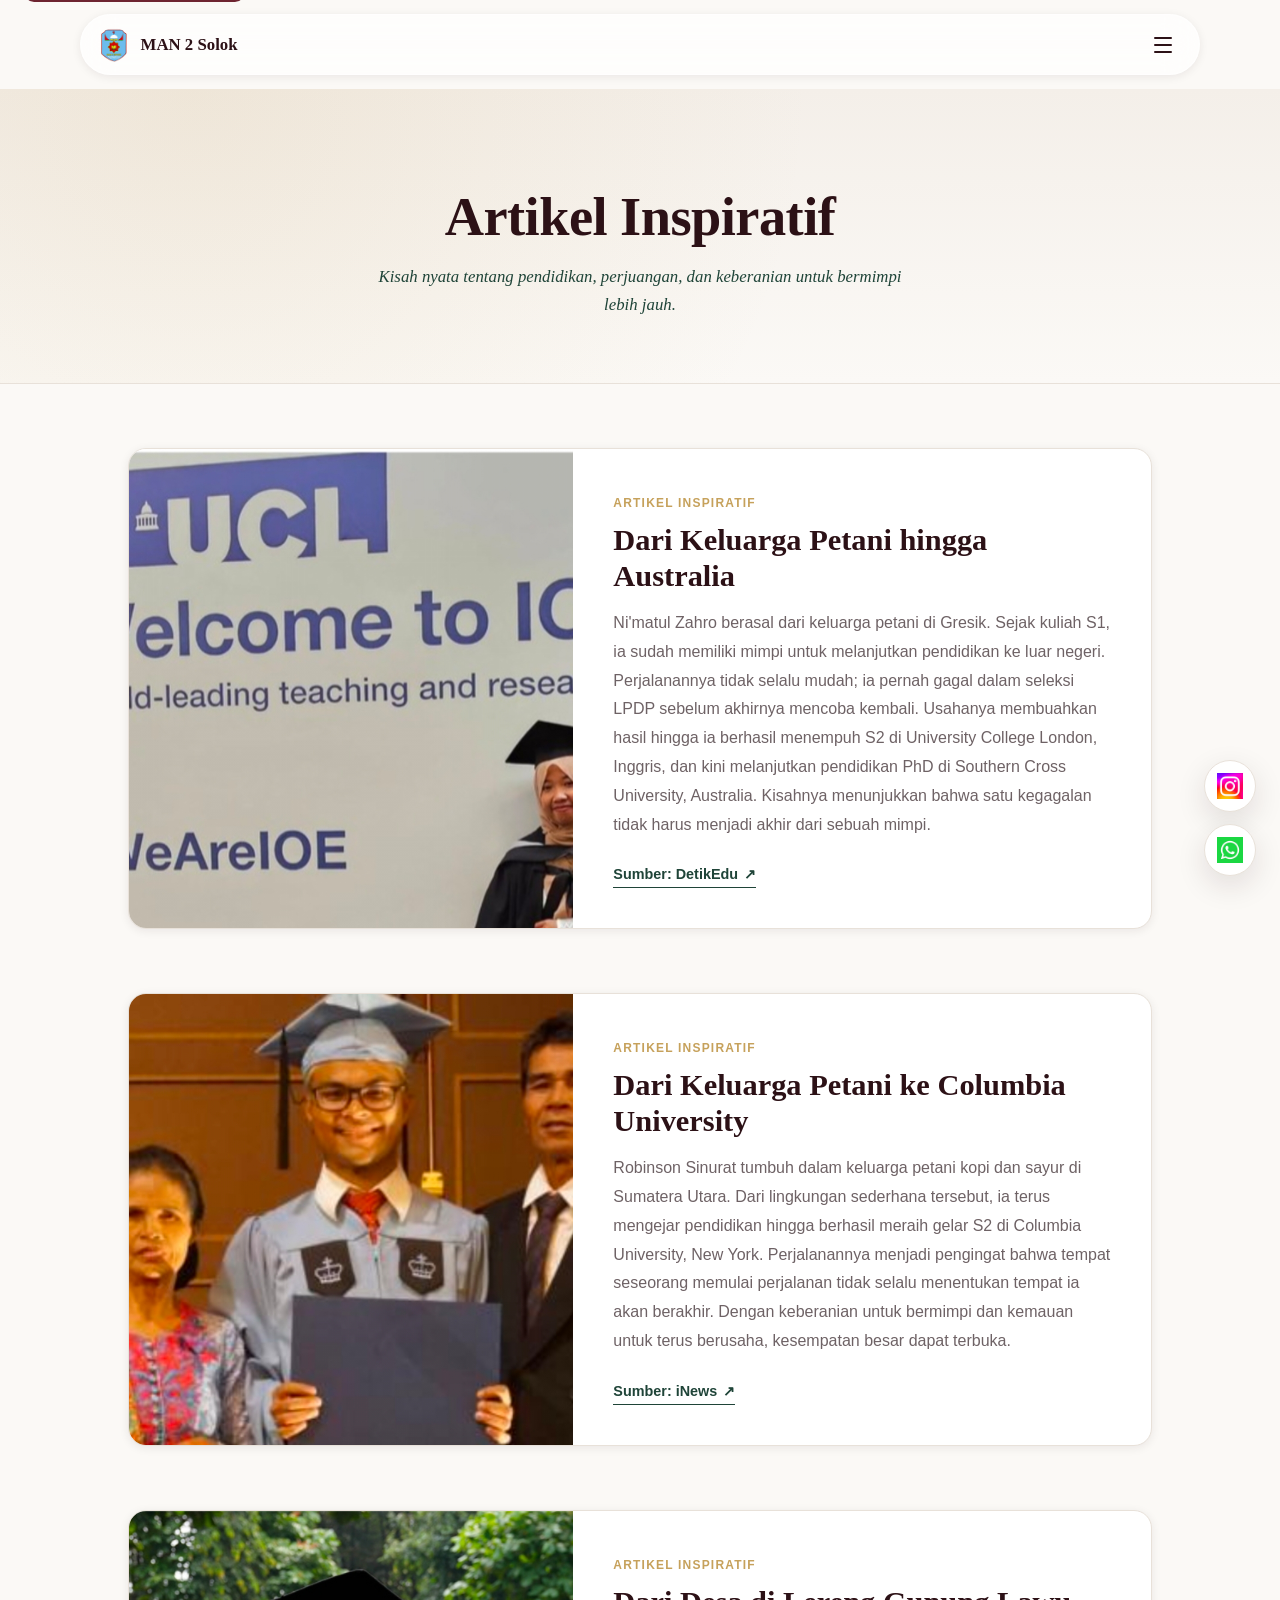
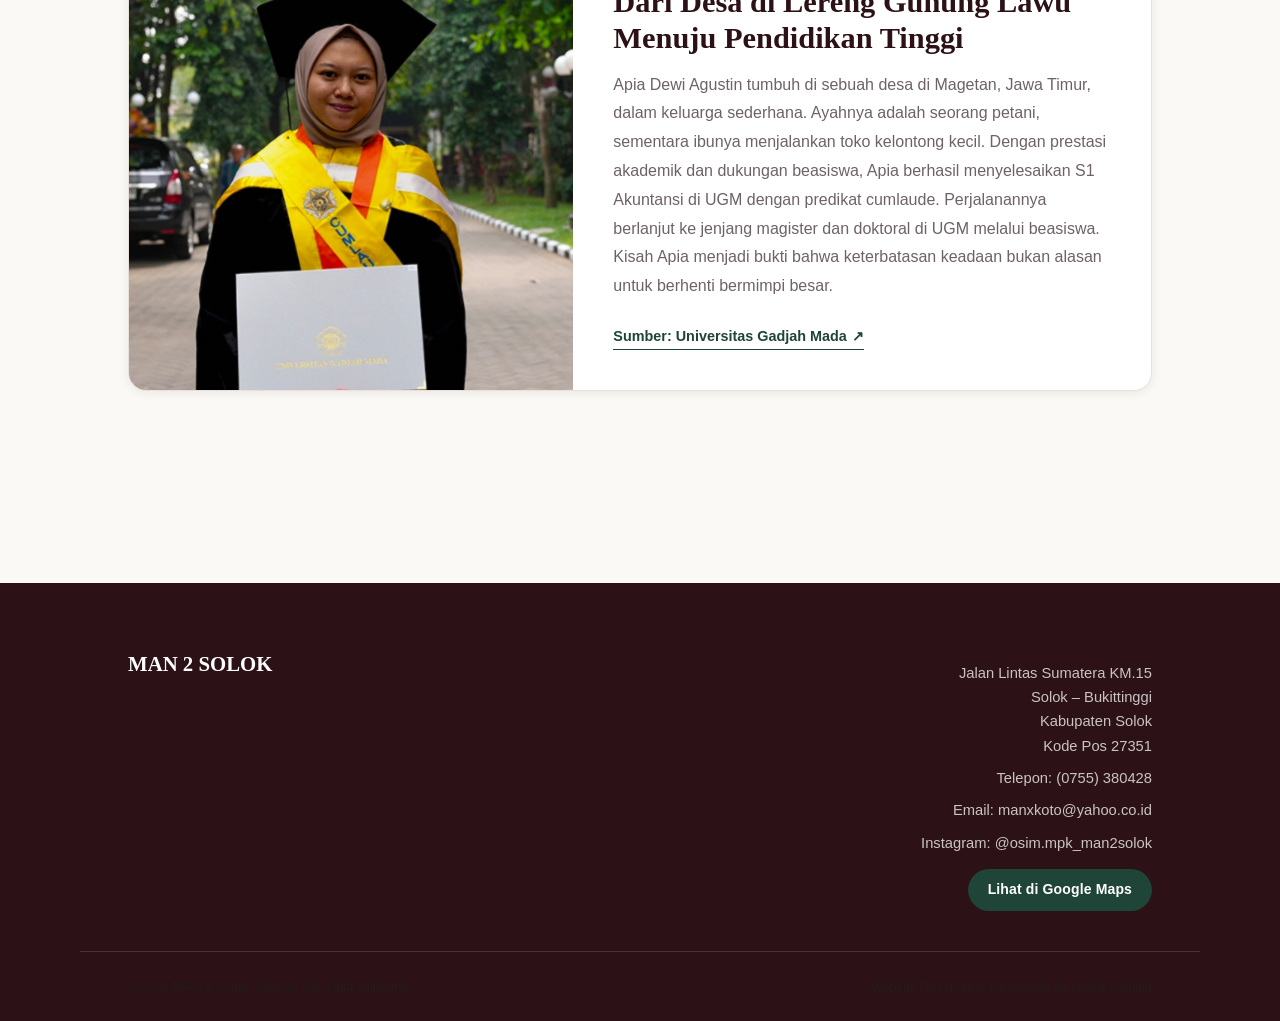
==== commit 792611e1: "Add files via upload" ====
--- a/artikel.html
+++ b/artikel.html
@@ -16,7 +16,9 @@
   <div class="loading-screen" id="loading-screen" role="status" aria-live="polite">
     <div class="loading-content">
       <p class="loading-line loading-welcome">Welcome to MAN 2 Solok</p>
-      <p class="loading-line loading-caption">Animasi Loading yang Premium</p>
+      <div class="loading-progress loading-line" aria-hidden="true">
+        <span class="loading-progress-fill"></span>
+      </div>
       <p class="loading-line loading-credit">Project by Haikal Ashidiq</p>
     </div>
   </div>
--- a/style.css
+++ b/style.css
@@ -205,7 +205,26 @@
   animation: loading-line-in 700ms ease forwards;
 }
 .loading-welcome { font-size: clamp(1.4rem, 5vw, 1.9rem); font-weight: 600; animation-delay: 200ms; }
-.loading-caption { margin-top: var(--space-xs); font-size: 0.95rem; color: var(--color-gold-soft); font-family: var(--font-body); letter-spacing: 0.03em; animation-delay: 550ms; }
+.loading-progress {
+  margin: var(--space-md) auto 0;
+  width: 11rem;
+  max-width: 55vw;
+  height: 3px;
+  border-radius: var(--radius-pill);
+  background: rgba(255, 255, 255, 0.16);
+  overflow: hidden;
+  animation-delay: 550ms;
+}
+.loading-progress-fill {
+  display: block;
+  width: 0%;
+  height: 100%;
+  border-radius: var(--radius-pill);
+  background: linear-gradient(90deg, var(--color-gold) 0%, var(--color-gold-soft) 100%);
+  box-shadow: 0 0 8px rgba(198, 161, 91, 0.55);
+  animation: loading-progress-fill 4.7s cubic-bezier(0.4, 0, 0.2, 1) forwards;
+  animation-delay: 300ms;
+}
 .loading-credit { margin-top: var(--space-lg); font-size: 0.75rem; color: rgba(255,255,255,0.55); font-family: var(--font-body); text-transform: uppercase; letter-spacing: 0.12em; animation-delay: 900ms; }
 
 /* ---------- 9. HEADER ---------- */
@@ -604,6 +623,7 @@
 
 /* ===================== 23. ANIMATIONS ===================== */
 @keyframes loading-line-in { to { opacity: 1; transform: translateY(0); } }
+@keyframes loading-progress-fill { from { width: 0%; } to { width: 100%; } }
 @keyframes loading-screen-exit { to { opacity: 0; visibility: hidden; pointer-events: none; } }
 @keyframes float-gentle { 0%, 100% { transform: translateY(0); } 50% { transform: translateY(-7px); } }
 
